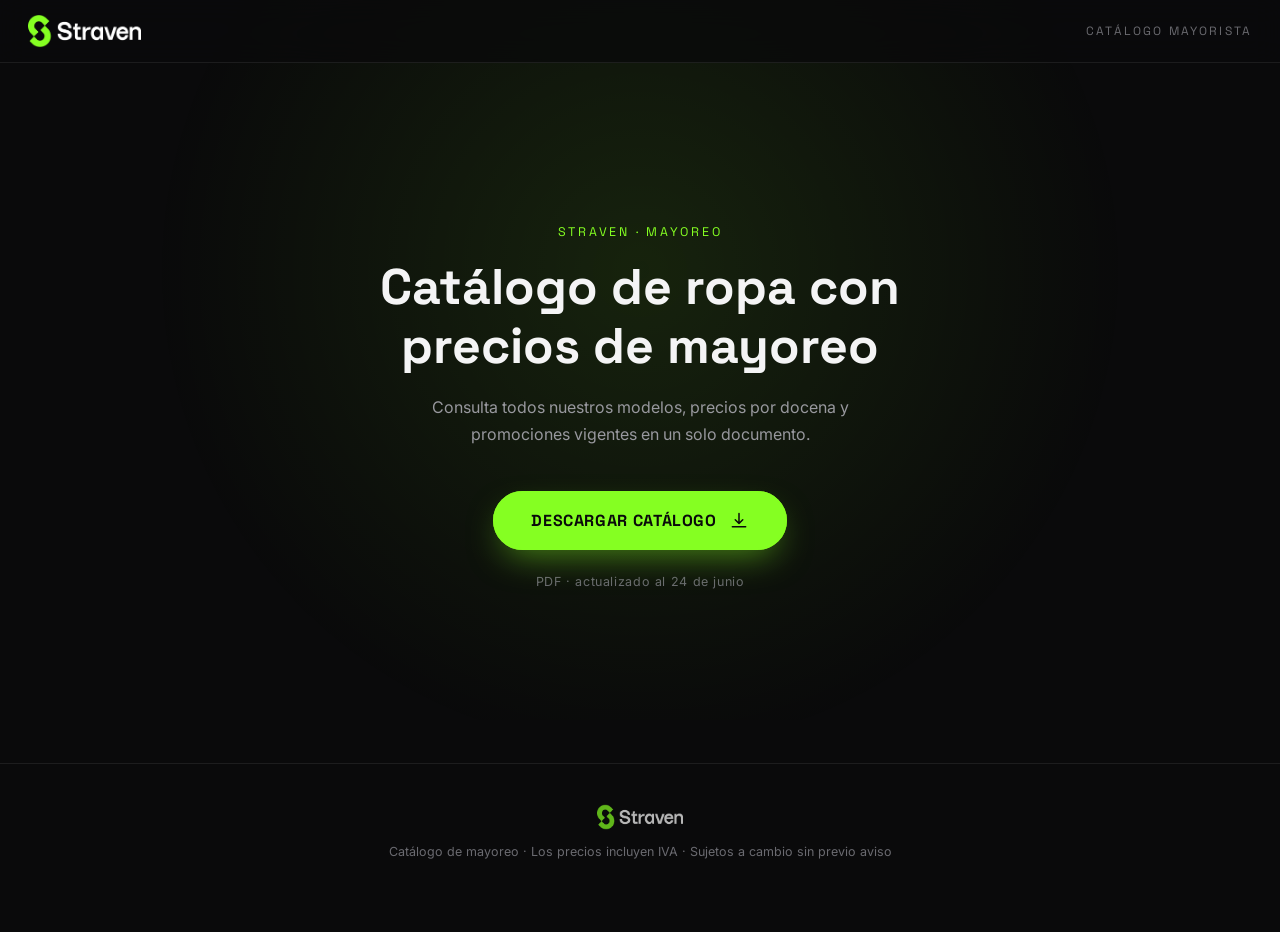
==== catalogo.html @ 4c25c40f "Agregar pagina de descarga del catalogo PDF" ====
<!DOCTYPE html>
<html lang="es">
<head>
<meta charset="UTF-8">
<meta name="viewport" content="width=device-width, initial-scale=1.0">
<title>Descargar Catálogo — Straven</title>
<link rel="icon" href="imgs/logo_ch.webp">
<link rel="preconnect" href="https://fonts.googleapis.com">
<link rel="preconnect" href="https://fonts.gstatic.com" crossorigin>
<link href="https://fonts.googleapis.com/css2?family=Space+Grotesk:wght@400;500;600;700&family=Inter:wght@400;500;600;700;800&display=swap" rel="stylesheet">
<link rel="stylesheet" href="css/styles.css">
</head>
<body>

<!-- ===== HEADER ===== -->
<header class="site-header">
  <div class="header-inner">
    <a href="index.html" class="brand">
      <img src="imgs/logo.webp" alt="Straven" class="brand-logo">
    </a>
    <div class="header-tagline">Catálogo Mayorista</div>
  </div>
</header>

<!-- ===== DESCARGA CATALOGO ===== -->
<main class="catalog-download">
  <div class="catalog-download-inner">
    <p class="catalog-kicker">Straven · Mayoreo</p>
    <h1 class="catalog-title">Catálogo de ropa con<br>precios de mayoreo</h1>
    <p class="catalog-sub">Consulta todos nuestros modelos, precios por docena y promociones vigentes en un solo documento.</p>

    <a href="CATALOGO_STRAVEN_24_JUNIO.pdf" download="Catalogo-Straven.pdf" class="btn-download">
      <span>Descargar catálogo</span>
      <svg viewBox="0 0 24 24" fill="none" xmlns="http://www.w3.org/2000/svg" class="btn-download-icon">
        <path d="M12 3v12m0 0l-4.5-4.5M12 15l4.5-4.5M4 19h16" stroke="currentColor" stroke-width="1.8" stroke-linecap="round" stroke-linejoin="round"/>
      </svg>
    </a>

    <p class="catalog-note">PDF · actualizado al 24 de junio</p>
  </div>
</main>

<!-- ===== FOOTER ===== -->
<footer class="site-footer">
  <img src="imgs/logo.webp" alt="Straven" class="footer-logo">
  <p>Catálogo de mayoreo · Los precios incluyen IVA · Sujetos a cambio sin previo aviso</p>
</footer>

</body>
</html>
---- css/styles.css ----
/* ============================================================
   STRAVEN — Catálogo Mayorista — Premium Dark Theme
   ============================================================ */

:root{
  --bg: #0a0a0b;
  --bg-soft: #111113;
  --card: #16161850;
  --card-solid: #161618;
  --border: rgba(255,255,255,0.08);
  --border-strong: rgba(255,255,255,0.16);
  --text: #f4f4f5;
  --text-dim: #98989e;
  --text-faint: #6a6a70;
  --accent: #85ff22;
  --accent-dim: #85ff221a;
  --accent-glow: #85ff2255;
  --danger: #ff4d4d;
  --radius-lg: 22px;
  --radius-md: 14px;
  --radius-sm: 9px;
  --font-display: 'Space Grotesk', 'Inter', sans-serif;
  --font-body: 'Inter', sans-serif;
}

*{ box-sizing: border-box; }
html{ scroll-behavior: smooth; }
body{
  margin:0;
  background: var(--bg);
  color: var(--text);
  font-family: var(--font-body);
  -webkit-font-smoothing: antialiased;
  overflow-x: hidden;
}
img{ max-width:100%; display:block; }
a{ color: inherit; text-decoration:none; }
button{ font-family: inherit; cursor:pointer; }

/* subtle noise / glow backdrop */
body::before{
  content:"";
  position: fixed;
  top:-20%; left:50%;
  width:1200px; height:900px;
  transform: translateX(-50%);
  background: radial-gradient(circle, var(--accent-dim) 0%, transparent 65%);
  pointer-events:none;
  z-index:0;
}

/* ===================== HEADER ===================== */
.site-header{
  position: sticky; top:0; z-index: 60;
  background: rgba(10,10,11,0.82);
  backdrop-filter: blur(14px) saturate(140%);
  border-bottom: 1px solid var(--border);
}
.header-inner{
  max-width: 1320px; margin:0 auto;
  display:flex; align-items:center; justify-content:space-between;
  padding: 14px 28px;
  gap: 20px;
}
.brand{ display:flex; align-items:center; }
.brand-logo{ height: 34px; width:auto; }
.header-tagline{
  font-family: var(--font-display);
  font-size: 12px; letter-spacing: 0.18em; text-transform: uppercase;
  color: var(--text-faint);
  display:none;
}
@media(min-width:720px){ .header-tagline{ display:block; } }

.header-actions{ display:flex; align-items:center; gap:14px; }
.cart-toggle{
  position:relative;
  background: var(--card-solid);
  border:1px solid var(--border-strong);
  border-radius: 999px;
  width:46px; height:46px;
  display:flex; align-items:center; justify-content:center;
  color: var(--text);
  transition: border-color .2s, transform .15s;
}
.cart-toggle:hover{ border-color: var(--accent); transform: translateY(-1px); }
.cart-icon{ width:21px; height:21px; }
.cart-count{
  position:absolute; top:-6px; right:-6px;
  background: var(--accent); color:#0a0a0b;
  font-size:11px; font-weight:700;
  width:20px; height:20px; border-radius:50%;
  display:flex; align-items:center; justify-content:center;
  box-shadow: 0 0 0 2px var(--bg);
}

.cat-nav{
  border-top: 1px solid var(--border);
  overflow-x:auto;
  scrollbar-width:none;
}
.cat-nav::-webkit-scrollbar{ display:none; }
.cat-nav-inner{
  max-width:1320px; margin:0 auto;
  display:flex; gap:10px;
  padding: 12px 28px;
  white-space:nowrap;
}
.cat-pill{
  font-family: var(--font-display);
  font-size: 13px; font-weight:500;
  letter-spacing:.03em;
  padding: 8px 18px;
  border-radius:999px;
  border:1px solid var(--border-strong);
  color: var(--text-dim);
  background: transparent;
  transition: all .18s;
  flex-shrink:0;
}
.cat-pill:hover{ color: var(--text); border-color: var(--text-dim); }
.cat-pill.active{
  background: var(--accent);
  color: #0a0a0b;
  border-color: var(--accent);
}

/* ===================== CATALOG / SECTIONS ===================== */
#catalog{ position:relative; z-index:1; max-width:1320px; margin:0 auto; padding: 40px 28px 60px; }
.cat-section{ padding-top: 52px; scroll-margin-top: 130px; }
.cat-section-head{
  display:flex; align-items:baseline; gap:14px;
  margin-bottom: 22px;
}
.cat-section-title{
  font-family: var(--font-display);
  font-size: 26px; font-weight:700; text-transform:uppercase; letter-spacing:.02em;
  margin:0;
}
.cat-section-count{ color: var(--text-faint); font-size:13px; }
.cat-section-rule{ flex:1; height:1px; background: linear-gradient(90deg, var(--border-strong), transparent); }

.product-grid{
  display:grid;
  grid-template-columns: repeat(auto-fill, minmax(252px, 1fr));
  gap: 22px;
}

/* ===================== PRODUCT CARD ===================== */
.product-card{
  background: var(--card-solid);
  border:1px solid var(--border);
  border-radius: var(--radius-lg);
  overflow:hidden;
  transition: transform .22s ease, border-color .22s ease, box-shadow .22s ease;
  display:flex; flex-direction:column;
}
.product-card:hover{
  transform: translateY(-5px);
  border-color: var(--accent-glow);
  box-shadow: 0 18px 40px -12px rgba(0,0,0,0.6), 0 0 0 1px var(--accent-glow);
}
.card-media{
  position:relative;
  background: #ffffff;
  aspect-ratio: 1/1;
  cursor:pointer;
  overflow:hidden;
}
.card-media img{
  width:100%; height:100%; object-fit:contain;
  transition: transform .35s ease;
}
.product-card:hover .card-media img{ transform: scale(1.045); }

.badge-brand{
  position:absolute; top:10px; left:10px; z-index:2;
  background: rgba(255,255,255,0.92);
  border-radius: 999px;
  width:46px; height:46px;
  display:flex; align-items:center; justify-content:center;
  padding:7px;
  box-shadow: 0 2px 8px rgba(0,0,0,0.25);
}
.badge-brand img{ width:100%; height:100%; object-fit:contain; }

.badge-promo{
  position:absolute; top:10px; right:10px; z-index:2;
  background: var(--danger);
  color:#fff;
  font-family: var(--font-display);
  font-weight:700; font-size:11px; letter-spacing:.04em;
  padding: 5px 10px;
  border-radius: 999px;
  text-transform:uppercase;
  box-shadow: 0 2px 10px -2px rgba(255,77,77,0.55);
}

.card-body{ padding: 16px 18px 18px; display:flex; flex-direction:column; gap:10px; flex:1; }
.card-category{ font-size:11px; text-transform:uppercase; letter-spacing:.1em; color: var(--text-faint); }
.card-title{
  font-family: var(--font-display); font-weight:600; font-size:16px;
  margin:0; cursor:pointer; line-height:1.3;
}
.card-title:hover{ color: var(--accent); }

.card-price-row{ display:flex; align-items:baseline; gap:8px; margin-top:2px; }
.card-price{ font-family: var(--font-display); font-size:22px; font-weight:700; color: var(--accent); }
.card-price-unit{ font-size:12px; color: var(--text-faint); }
.card-price-tier{ font-size:11.5px; color: var(--text-dim); margin:0; }
.card-upsell{ font-size:11.5px; color: var(--text-faint); margin:0; min-height:14px; }

.card-actions{ margin-top:auto; display:flex; flex-direction:column; gap:10px; padding-top:6px; }
.stepper{
  display:flex; align-items:center;
  border:1px solid var(--border-strong);
  border-radius: 999px;
  overflow:hidden;
  width: fit-content;
}
.step-btn{
  background:transparent; border:none; color: var(--text);
  width:34px; height:34px; font-size:16px;
  display:flex; align-items:center; justify-content:center;
  transition: background .15s;
}
.step-btn:hover{ background: var(--border); }
.stepper input{
  width:42px; text-align:center; background:transparent; border:none; color:var(--text);
  font-family: var(--font-body); font-size:14px; font-weight:600;
  -moz-appearance: textfield;
}
.stepper input::-webkit-outer-spin-button,
.stepper input::-webkit-inner-spin-button{ -webkit-appearance:none; margin:0; }

.card-buttons{ display:flex; gap:8px; }

.btn{
  font-family: var(--font-display);
  font-weight:600; font-size:13.5px; letter-spacing:.02em;
  border-radius:999px; border:none;
  padding: 11px 18px;
  transition: transform .15s, box-shadow .15s, background .15s;
}
.btn-primary{ background: var(--accent); color:#0a0a0b; flex:1; }
.btn-primary:hover{ box-shadow: 0 6px 18px -4px var(--accent-glow); transform: translateY(-1px); }
.btn-mixed{
  background: transparent; color: var(--text);
  border:1px solid var(--border-strong);
  width:100%; text-align:center;
  font-size:12.5px;
}
.btn-mixed:hover{ border-color: var(--accent); color: var(--accent); }
.btn-block{ width:100%; }
.btn-text{
  background:none; border:none; color: var(--text-faint);
  font-size:12.5px; text-decoration:underline;
  width:100%; text-align:center; padding: 8px;
}
.btn-text:hover{ color: var(--text-dim); }

/* ===================== FOOTER ===================== */
.site-footer{
  position:relative; z-index:1;
  border-top:1px solid var(--border);
  padding: 40px 28px 60px;
  text-align:center;
  color: var(--text-faint);
  font-size:12.5px;
}
.footer-logo{ height:26px; margin:0 auto 14px; opacity:.7; }

/* ===================== MODAL ===================== */
.modal-overlay{
  position:fixed; inset:0; z-index:100;
  background: rgba(5,5,6,0.78);
  backdrop-filter: blur(6px);
  display:flex; align-items:center; justify-content:center;
  padding: 24px;
  opacity:0; visibility:hidden;
  transition: opacity .25s ease;
}
.modal-overlay.open{ opacity:1; visibility:visible; }
.modal{
  background: var(--bg-soft);
  border:1px solid var(--border-strong);
  border-radius: var(--radius-lg);
  max-width: 980px; width:100%;
  max-height: 88vh;
  overflow:auto;
  position:relative;
  transform: translateY(18px) scale(.98);
  transition: transform .25s ease;
}
.modal-overlay.open .modal{ transform: translateY(0) scale(1); }
.modal-close{
  position:absolute; top:16px; right:16px; z-index:5;
  background: rgba(0,0,0,0.5); color:#fff;
  border:1px solid var(--border-strong);
  width:38px; height:38px; border-radius:50%;
  font-size:22px; line-height:1;
  display:flex; align-items:center; justify-content:center;
}
.modal-close:hover{ border-color: var(--accent); color: var(--accent); }

.modal-grid{ display:grid; grid-template-columns: 1.1fr 1fr; }
@media(max-width:760px){ .modal-grid{ grid-template-columns: 1fr; } }

.modal-gallery{ background:#fff; display:flex; flex-direction:column; }
.gallery-main{ position:relative; aspect-ratio:1/1; }
.gallery-main img{ width:100%; height:100%; object-fit:contain; }
.gallery-arrow{
  position:absolute; top:50%; transform:translateY(-50%);
  background: rgba(10,10,11,0.55); color:#fff;
  border:none; width:40px; height:40px; border-radius:50%;
  font-size:22px; display:flex; align-items:center; justify-content:center;
}
.gallery-arrow:hover{ background: var(--accent); color:#0a0a0b; }
.gallery-arrow-left{ left:12px; }
.gallery-arrow-right{ right:12px; }
.gallery-thumbs{
  display:flex; gap:8px; padding:12px; overflow-x:auto;
  background:#f4f4f4;
}
.gallery-thumbs img{
  width:58px; height:58px; object-fit:contain; background:#fff;
  border-radius:8px; border:2px solid transparent; cursor:pointer; flex-shrink:0;
}
.gallery-thumbs img.active{ border-color: var(--accent); }

.modal-info{ padding: 30px 32px 36px; display:flex; flex-direction:column; }
.modal-brand-row{ display:flex; align-items:center; gap:10px; margin-bottom:14px; }
.modal-brand-logo{ width:30px; height:30px; object-fit:contain; background:#fff; border-radius:50%; padding:5px; }
.modal-category{ font-size:11.5px; text-transform:uppercase; letter-spacing:.12em; color: var(--text-faint); }
.modal-title{ font-family: var(--font-display); font-size:26px; margin:0 0 6px; line-height:1.2; }
.modal-promo{
  display:inline-block; background: var(--danger); color:#fff;
  font-family: var(--font-display); font-weight:700; font-size:11px;
  padding:4px 10px; border-radius:999px; text-transform:uppercase;
  margin-bottom:16px;
}
.modal-promo:empty{ display:none; }

.price-tiers{ width:100%; border-collapse:collapse; margin: 6px 0 18px; font-size:13px; }
.price-tiers td{ padding:8px 4px; border-bottom:1px solid var(--border); color: var(--text-dim); }
.price-tiers td:last-child{ text-align:right; font-weight:600; color: var(--text); font-family: var(--font-display); }
.price-tiers tr.tier-active td{ color: var(--accent); }
.price-tiers tr.tier-active td:last-child{ color: var(--accent); }

.modal-current-price{
  display:flex; align-items:center; justify-content:space-between;
  background: var(--accent-dim);
  border:1px solid var(--accent-glow);
  border-radius: var(--radius-md);
  padding: 14px 18px; margin-bottom:8px;
}
.modal-price-label{ font-size:12.5px; color: var(--text-dim); }
.modal-price-value{ font-family: var(--font-display); font-size:24px; font-weight:700; color: var(--accent); }
.modal-price-value small{ font-size:12px; color: var(--text-faint); font-weight:400; }
.modal-upsell{ font-size:12px; color: var(--text-faint); margin: 0 0 20px; min-height:14px; }

.modal-qty-row{ display:flex; gap:12px; margin-bottom:12px; }
.modal-qty-row .stepper{ flex-shrink:0; }
.modal-qty-row input{ width:50px; }

/* ===================== CART DRAWER ===================== */
.cart-overlay{
  position:fixed; inset:0; z-index:90;
  background: rgba(5,5,6,0.6);
  opacity:0; visibility:hidden; transition: opacity .25s;
}
.cart-overlay.open{ opacity:1; visibility:visible; }

.cart-drawer{
  position:fixed; top:0; right:0; height:100vh; z-index:95;
  width: min(420px, 100vw);
  background: var(--bg-soft);
  border-left:1px solid var(--border-strong);
  display:flex; flex-direction:column;
  transform: translateX(100%);
  transition: transform .3s ease;
}
.cart-drawer.open{ transform: translateX(0); }

.cart-header{
  display:flex; align-items:center; justify-content:space-between;
  padding: 22px 24px; border-bottom:1px solid var(--border);
}
.cart-header h2{ font-family: var(--font-display); font-size:19px; margin:0; }
.cart-close{
  background:transparent; border:none; color: var(--text-dim); font-size:24px;
}
.cart-close:hover{ color: var(--accent); }

.cart-items{ flex:1; overflow-y:auto; padding: 10px 24px; }
.cart-empty{ text-align:center; padding: 60px 10px; color: var(--text-faint); }
.cart-empty p{ margin:4px 0; }
.cart-empty-sub{ font-size:12.5px; }

.cart-line{
  display:grid; grid-template-columns: 56px 1fr auto; gap:12px;
  padding: 16px 0; border-bottom:1px solid var(--border);
  align-items:flex-start;
}
.cart-line img{ width:56px; height:56px; object-fit:contain; background:#fff; border-radius:8px; }
.cart-line-name{ font-size:13.5px; font-weight:600; margin:0 0 2px; line-height:1.3; }
.cart-line-badge{
  display:inline-block; margin-left:6px; font-family: var(--font-display);
  font-size:9.5px; font-weight:700; text-transform:uppercase; letter-spacing:.05em;
  color:#0a0a0b; background: var(--accent); padding:2px 7px; border-radius:999px;
  vertical-align:1px;
}
.cart-line-tier{ font-size:11px; color: var(--text-faint); margin:0 0 8px; }
.cart-line-controls{ display:flex; align-items:center; gap:10px; }
.cart-line-controls .stepper{ transform: scale(.92); transform-origin:left; }
.cart-line-remove{ background:none; border:none; color: var(--text-faint); font-size:11.5px; text-decoration:underline; }
.cart-line-remove:hover{ color: var(--danger); }
.cart-line-amount{ text-align:right; font-family: var(--font-display); font-weight:700; font-size:14px; white-space:nowrap; }
.cart-line-unit{ display:block; font-family: var(--font-body); font-weight:400; font-size:10.5px; color: var(--text-faint); margin-top:3px; }

.cart-footer{ padding: 20px 24px 26px; border-top:1px solid var(--border); }
.cart-total-row{
  display:flex; justify-content:space-between; align-items:baseline;
  font-family: var(--font-display); font-size:15px; margin-bottom:16px;
}
#cartTotal{ font-size:23px; font-weight:700; color: var(--accent); }

/* ===================== TOAST ===================== */
.toast{
  position:fixed; bottom:28px; left:50%; transform: translateX(-50%) translateY(20px);
  background: var(--accent); color:#0a0a0b;
  font-family: var(--font-display); font-weight:600; font-size:13.5px;
  padding: 13px 22px; border-radius:999px;
  box-shadow: 0 10px 30px -8px rgba(0,0,0,0.5);
  opacity:0; pointer-events:none; transition: opacity .25s, transform .25s;
  z-index: 200;
}
.toast.show{ opacity:1; transform: translateX(-50%) translateY(0); }

/* ===================== WHATSAPP FLOTANTE ===================== */
.whatsapp-float{
  position: fixed;
  bottom: 24px; right: 24px;
  width: 58px; height: 58px;
  background: #25D366;
  color: #fff;
  border-radius: 50%;
  display:flex; align-items:center; justify-content:center;
  box-shadow: 0 10px 28px -6px rgba(0,0,0,0.55), 0 0 0 1px rgba(255,255,255,0.06);
  z-index: 80;
  transition: transform .2s ease, box-shadow .2s ease;
}
.whatsapp-float svg{ width: 30px; height: 30px; }
.whatsapp-float:hover{
  transform: translateY(-3px) scale(1.05);
  box-shadow: 0 14px 32px -6px rgba(0,0,0,0.6), 0 0 0 1px rgba(255,255,255,0.1);
}

/* ===================== DESCARGA CATÁLOGO ===================== */
.catalog-download{
  position:relative; z-index:1;
  min-height: calc(100vh - 200px);
  display:flex; align-items:center; justify-content:center;
  padding: 70px 24px;
  text-align:center;
}
.catalog-download-inner{ max-width: 640px; }
.catalog-kicker{
  font-family: var(--font-display); font-size:12.5px; letter-spacing:.22em;
  text-transform:uppercase; color: var(--accent); margin:0 0 18px;
}
.catalog-title{
  font-family: var(--font-display); font-weight:700;
  font-size: clamp(30px, 5vw, 50px); line-height:1.18; margin:0 0 18px;
}
.catalog-sub{
  color: var(--text-dim); font-size:16px; line-height:1.65;
  max-width: 480px; margin: 0 auto 44px;
}
.btn-download{
  position:relative; isolation:isolate;
  display:inline-flex; align-items:center; gap:12px;
  font-family: var(--font-display); font-weight:700; font-size:16px;
  letter-spacing:.04em; text-transform:uppercase;
  color:#0a0a0b; background: var(--accent);
  padding: 19px 38px; border-radius:999px;
  box-shadow: 0 14px 34px -10px rgba(133,255,34,0.5);
  transition: transform .25s ease, box-shadow .25s ease;
}
.btn-download:hover{
  transform: translateY(-3px) scale(1.03);
  box-shadow: 0 18px 40px -10px rgba(133,255,34,0.65);
}
.btn-download::before, .btn-download::after{
  content:""; position:absolute; inset:0; border-radius:999px;
  border: 2px solid var(--accent);
  opacity:0.6; z-index:-1;
  animation: ring-pulse 2.4s ease-out infinite;
  pointer-events:none;
}
.btn-download::after{ animation-delay: 1.2s; }
@keyframes ring-pulse{
  0%{ transform: scale(1); opacity:.55; }
  100%{ transform: scale(1.45); opacity:0; }
}
.btn-download-icon{ width:20px; height:20px; animation: bounce-down 1.4s ease-in-out infinite; }
@keyframes bounce-down{
  0%,50%,100%{ transform: translateY(0); }
  25%{ transform: translateY(3px); }
}
.catalog-note{
  margin-top:24px; font-size:12.5px; color: var(--text-faint); letter-spacing:.05em;
}

/* ===================== RESPONSIVE ===================== */
@media(max-width:520px){
  .header-inner{ padding: 12px 16px; }
  .cat-nav-inner{ padding: 10px 16px; }
  #catalog{ padding: 0 16px 50px; }
  .modal-info{ padding: 24px 20px 28px; }
  .product-grid{ grid-template-columns: repeat(auto-fill, minmax(150px,1fr)); gap:14px; }
  .card-body{ padding: 12px 14px 14px; }
  .card-price{ font-size:18px; }
  .whatsapp-float{ width:52px; height:52px; bottom:18px; right:18px; }
  .whatsapp-float svg{ width:26px; height:26px; }
  .btn-download{ padding:17px 28px; font-size:14.5px; }
}
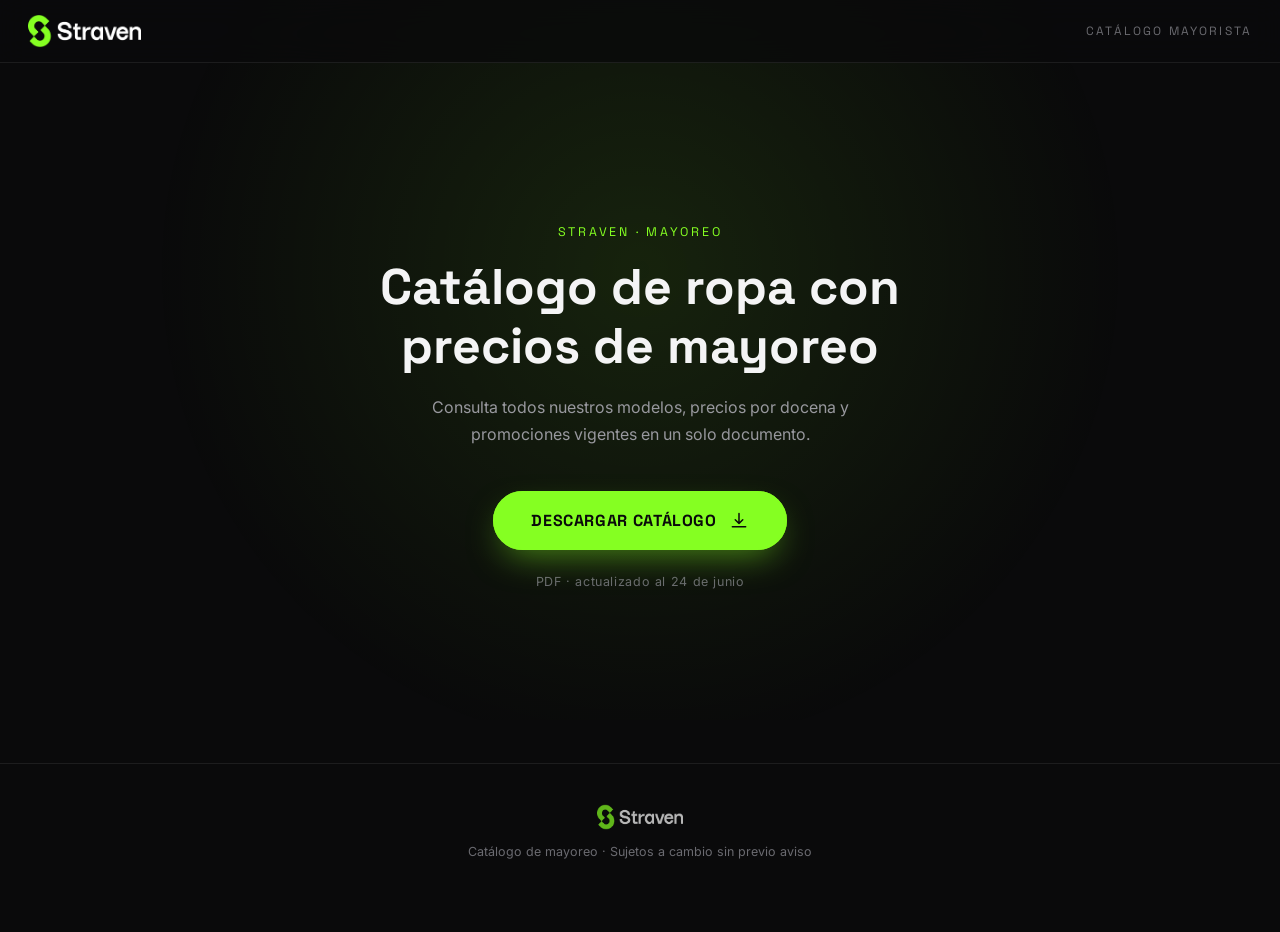
==== commit 1c5004d3: "Quitar mencion de IVA en footers" ====
--- a/catalogo.html
+++ b/catalogo.html
@@ -43,7 +43,7 @@
 <!-- ===== FOOTER ===== -->
 <footer class="site-footer">
   <img src="imgs/logo.webp" alt="Straven" class="footer-logo">
-  <p>Catálogo de mayoreo · Los precios incluyen IVA · Sujetos a cambio sin previo aviso</p>
+  <p>Catálogo de mayoreo · Sujetos a cambio sin previo aviso</p>
 </footer>
 
 </body>
--- a/css/styles.css
+++ b/css/styles.css
@@ -512,6 +512,71 @@
   margin-top:24px; font-size:12.5px; color: var(--text-faint); letter-spacing:.05em;
 }
 
+/* ===================== LINKTREE ===================== */
+.links-page{
+  position:relative; z-index:1;
+  min-height:100vh;
+  display:flex; align-items:center; justify-content:center;
+  padding: 56px 20px;
+}
+.links-inner{ max-width: 420px; width:100%; text-align:center; }
+.links-logo{
+  width:84px; height:84px; object-fit:cover; border-radius:50%;
+  margin: 0 auto 18px;
+  border: 2px solid var(--border-strong);
+}
+.links-title{
+  font-family: var(--font-display); font-weight:700; font-size:26px;
+  margin:0 0 6px; letter-spacing:.01em;
+}
+.links-sub{
+  color: var(--text-dim); font-size:14.5px; margin:0 0 32px;
+}
+.links-list{
+  display:flex; flex-direction:column; gap:14px;
+}
+.link-btn{
+  position:relative;
+  display:flex; align-items:center; gap:14px;
+  background: var(--card-solid);
+  border: 1px solid var(--border);
+  border-radius: var(--radius-md);
+  padding: 16px 18px;
+  font-family: var(--font-display); font-weight:600; font-size:15.5px;
+  color: var(--text);
+  transition: transform .2s ease, border-color .2s ease, background .2s ease;
+}
+.link-btn:hover{
+  transform: translateY(-2px);
+  border-color: var(--border-strong);
+  background: #1c1c1f;
+}
+.link-icon{
+  display:flex; align-items:center; justify-content:center;
+  width:38px; height:38px; flex:0 0 auto;
+  border-radius:50%;
+  background: var(--accent-dim);
+  color: var(--accent);
+}
+.link-icon svg{ width:20px; height:20px; }
+.link-label{ flex:1; text-align:left; }
+.link-arrow{
+  color: var(--text-faint); font-size:20px; line-height:1;
+  transition: transform .2s ease;
+}
+.link-btn:hover .link-arrow{ transform: translateX(3px); color: var(--accent); }
+
+.link-btn-accent{
+  background: var(--accent-dim);
+  border-color: var(--accent-glow);
+}
+.link-btn-accent .link-icon{ background: var(--accent); color:#0a0a0b; }
+.link-btn-accent:hover{ border-color: var(--accent); }
+
+.links-footer{
+  margin-top:32px; font-size:12px; color: var(--text-faint); letter-spacing:.03em;
+}
+
 /* ===================== RESPONSIVE ===================== */
 @media(max-width:520px){
   .header-inner{ padding: 12px 16px; }
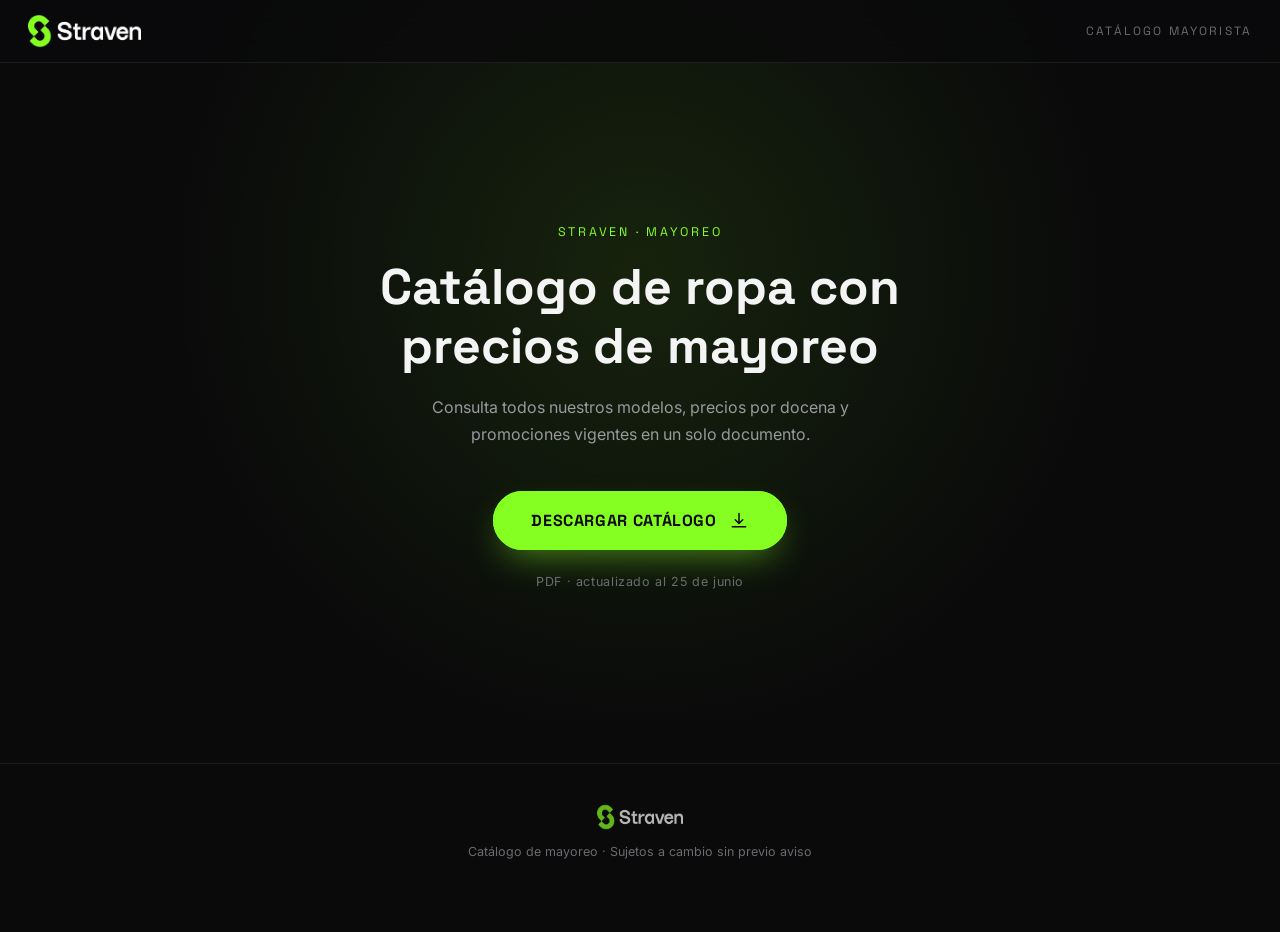
==== commit ae7f4452: "Actualizar catalogo PDF al 25 de junio" ====
--- a/catalogo.html
+++ b/catalogo.html
@@ -29,14 +29,14 @@
     <h1 class="catalog-title">Catálogo de ropa con<br>precios de mayoreo</h1>
     <p class="catalog-sub">Consulta todos nuestros modelos, precios por docena y promociones vigentes en un solo documento.</p>
 
-    <a href="CATALOGO_STRAVEN_24_JUNIO.pdf" download="Catalogo-Straven.pdf" class="btn-download">
+    <a href="CATALOGO_25_JUNIO_STRAVEN.pdf" download="Catalogo-Straven.pdf" class="btn-download">
       <span>Descargar catálogo</span>
       <svg viewBox="0 0 24 24" fill="none" xmlns="http://www.w3.org/2000/svg" class="btn-download-icon">
         <path d="M12 3v12m0 0l-4.5-4.5M12 15l4.5-4.5M4 19h16" stroke="currentColor" stroke-width="1.8" stroke-linecap="round" stroke-linejoin="round"/>
       </svg>
     </a>
 
-    <p class="catalog-note">PDF · actualizado al 24 de junio</p>
+    <p class="catalog-note">PDF · actualizado al 25 de junio</p>
   </div>
 </main>
 
